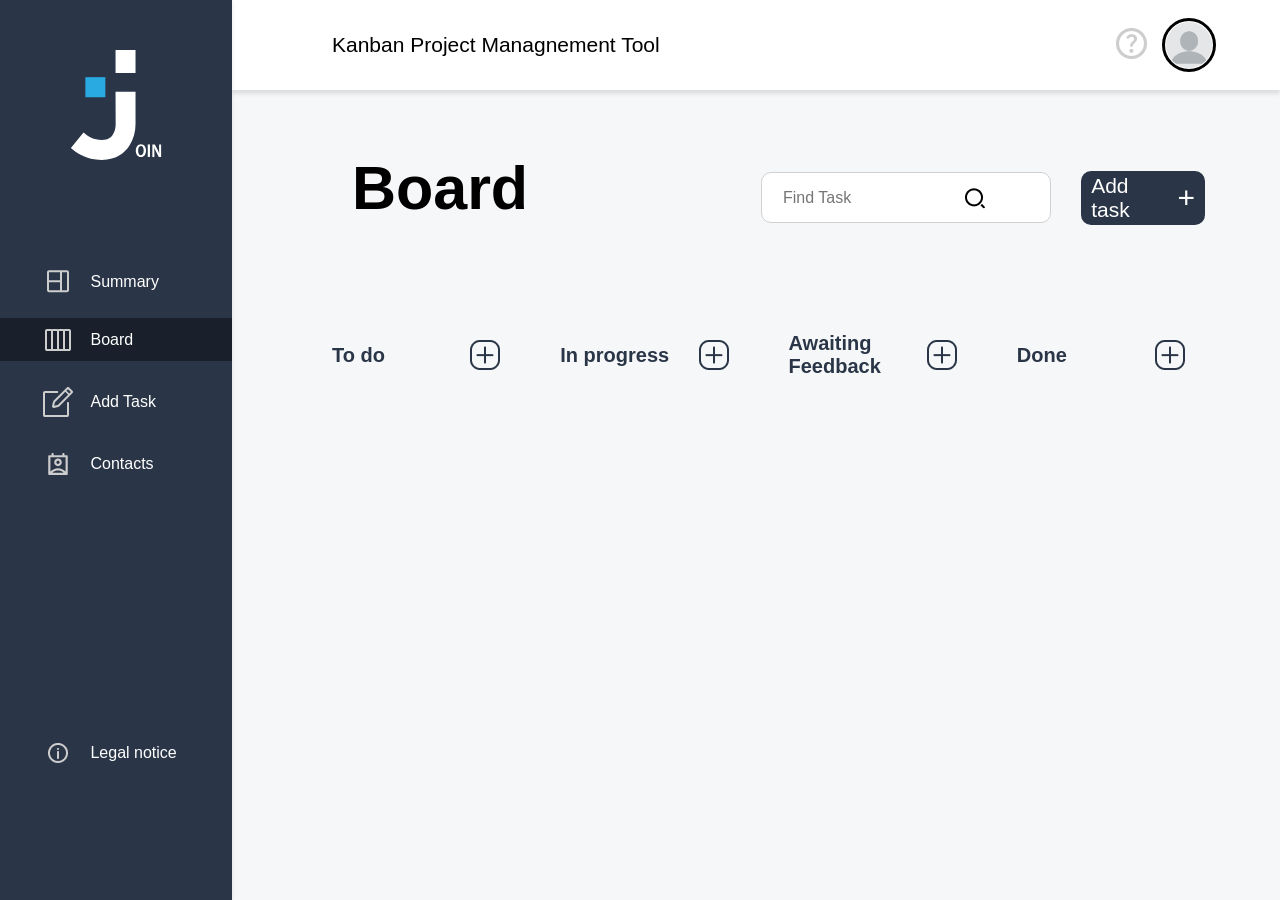
==== board.html @ c0d2c395 "first commit" ====
<!DOCTYPE html>
<html lang="en">

<head>
    <meta charset="UTF-8">
    <meta http-equiv="X-UA-Compatible" content="IE=edge">
    <meta name="viewport" content="width=device-width, initial-scale=1.0">
    <title>Board</title>
    <link rel="stylesheet" href="./css/board.css">
    <link rel="stylesheet" href="fonts.css">
    <link rel="icon" href="assets/img/logo-blue.png">
    <link rel="stylesheet" href="./assets/templates/style_templates.css">
    <link rel="stylesheet" href="./assets/templates/addTaskPopUp.css">

    <script src="./script.js"></script>
    <script src="./js/mini_backend.js"></script>
    <script src="./js/board.js"></script>
    <script src="./js/HTMLsBoard_AddTask.js"></script>
    <script src="./js/contacts.js"></script>
    <script src="./assets/templates/addTaskPopUp.js"></script>

</head>

<body onload="initBoard()">
    <div w3-include-html="./assets/templates/Sidebar.html"></div>
    <div w3-include-html="./assets/templates/header.html"></div>
    <div onload="contactList()" id="includeContainer" w3-include-html="./assets/templates/addTaskPopUp.html"></div>
    <div id="wrapper" class="wrapper">

        <div class="boardHeader">
            <h1>Board</h1>
            <div class="inputContainer">
                <img class="searchImgInput" src="./assets/img/search.png">
                <input onkeyup="renderTaskCards()" id="findATask" required class="boardInput" type="search"
                    placeholder="Find Task" maxlength="21">
                <div onclick="openPopUpAddTask()" class="addTaskButton">
                    <span>Add task</span> <span class="buttonPlus">+</span>
                </div>
            </div>
        </div><!--board Header closes-->



        <div class="boardContent">
            <div class="headings">
                <div class="boardSubsections">
                    <div class="boardSubsectionHeader">
                        <h2>To do</h2>
                        <img class="plusButton" onclick="openPopUpAddTask()" src="./assets/img/plusButtonBoard.png">
                    </div>
                    <div ondrop="moveTo('toDo')" ondragover="allowDrop(event)" id="boardSubsectionToDo"
                        class="boardSubsection">
                    </div>
                </div>

                <div class="boardSubsections">
                    <div class="boardSubsectionHeader">
                        <h2>In progress</h2>
                        <img class="plusButton" onclick="openPopUpAddTask()" src="./assets/img/plusButtonBoard.png">
                    </div>
                    <div ondrop="moveTo('inProgress')" ondragover="allowDrop(event)" id="boardSubsectionInProgress"
                        class="boardSubsection">
                    </div>
                </div>

                <div class="boardSubsections">
                    <div class="boardSubsectionHeader">
                        <h2>Awaiting Feedback</h2>
                        <img class="plusButton" onclick="openPopUpAddTask()" src="./assets/img/plusButtonBoard.png">
                    </div>
                    <div ondrop="moveTo('awaitingFeedback')" ondragover="allowDrop(event)" id="boardSubsectionFeedback"
                        class="boardSubsection">
                    </div>
                </div>

                <div class="boardSubsections">
                    <div class="boardSubsectionHeader">
                        <h2>Done</h2>
                        <img class="plusButton" onclick="openPopUpAddTask()" src="./assets/img/plusButtonBoard.png">
                    </div>
                    <div ondrop="moveTo('done')" ondragover="allowDrop(event)" id="boardSubsectionDone"
                        class="boardSubsection">
                    </div>
                </div>

            </div>


            <div id="dialogFullCard" class="dialogFullCard displayNone">
                <div class="dialogFullCardContent">

                </div>
            </div>

        </div>

        <div id="dialogEditCard" class="dialogFullCard displayNone">

        </div><!--Edit card container closed-->


    </div><!--wrapper closed-->
    <div class="colorPickers">
        <div id="colors0" style="background-color:#8AA4FF;"></div>
        <div id="colors1" style="background-color:#FF0000;"></div>
        <div id="colors2" style="background-color:#2AD300 ;"></div>
        <div id="colors3" style="background-color:#FF8A00 ;"></div>
        <div id="colors4" style="background-color:#E200BE ;"></div>
        <div id="colors5" style="background-color:#0038FF ;"></div>
    </div>

    </div><!--content closed-->
    </div><!--wrapper closed-->

</body>

</html>
---- css/board.css ----
body {
    background-color: #F6F7F8;
    min-height: 100vh;
    display: flex;
    justify-content: end;
    align-items: end;
    margin: 0;
    overflow-x: hidden;
}

.wrapper {
    display: flex;
    flex-direction: column;

    margin: 0;
    background-color: #F6F7F8;
    height: calc(100vh - 90px);
    width: calc(100% - 232px);


}

.boardHeader h1 {
    font-size: 61px;

}

h2 {
    color: #2A3647
}

h4 {
    color: #2A3647;
    margin-bottom: 10px;
    margin-top: 16px;
}




.boardHeader {
    height: 300px;
    display: flex;
    justify-content: space-between;
    align-items: center;
    padding-right: 75px;
    padding-left: 75px;
}

.inputContainer {
    display: flex;
    align-items: center;
    position: relative;
}

.boardInput {

    height: 51px;
    border-radius: 10px;
    border-color: #D1D1D1;
    outline: none;
    padding: 0 16px;
    font-size: 16px;
    margin-right: 30px;
    padding-right: 30px;


}


input::-webkit-search-cancel-button {
    display: none;
}

.searchImgInput {
    position: absolute;
    top: 17px;
    right: 220px
}

.headings {

    display: flex;
    padding-right: 35px;
    padding-left: 100px;
    align-items: flex-start;
    justify-content: space-evenly;



}

.boardSubsections {

    min-height: 55vh;
    width: 25%;
    display: flex;
    flex-direction: column;
    align-items: space-between;
    margin-right: 30px;
    font-size: 21px;
}

.boardSubsection {

    min-height: 55vh;
    width: 100%;
    display: flex;
    flex-direction: column;
    align-items: space-between;
    margin-right: 30px;
    font-size: 21px;
    gap:30px

}


.boardSubsectionHeader {

    height: 90px;
    display: flex;
    justify-content: space-between;
    align-items: center;
    margin-right: 30px;
}

.addTaskButton {
    display: flex;
    align-items: center;
    justify-content: center;
    width: 150px;
    position: relative;
    height: 18px;
    background-color: #2A3647;
    color: white;
    Padding: 18px 10px;
    border: 1px solid #2A3647;
    border-radius: 10px;
    font-size: 21px;
    border: none;
}

.addTaskButton:hover {
    cursor: pointer;
    background-color: #29ABE2;
    box-shadow: -2px 0px 6px rgba(0, 0, 0, 0.25);
    transition: 75ms ease-in-out;
}

.buttonPlus {
    font-size: 30px;
    font-weight: lighter;
    margin-left: 10px;
}

.category {
    color: white;
    padding: 4px 22px;
    border-radius: 8px;
    font-size: 18px;

}

.plusButton:hover {
    cursor: pointer;
    content: url('.././assets/img/plusButtonBoardLightBlue.png');


}

.design {
    background-color: #FF7A00;
}

.sales {
    background-color: #FC71FF;
}

.backoffice {
    background-color: #1FD7C1
}

.marketing {
    background-color: #0038FF;
}

.boardCards {
    display: flex;
    justify-content: space-evenly;
    margin-left: 40px;


}

.boardCard {
    border-radius: 30px;
    background-color: white;
    padding: 18px 19px;
    box-shadow: -2px 0px 6px rgba(0, 0, 0, 0.25);
    overflow-wrap: break-word;
}

.boardCard:hover {
    cursor: pointer;
}

.task {
    color: #9e9d9d;
    font-size: smaller;
    max-width: 80%;
    word-wrap: wrap;
    overflow-y: hidden;
}

.dialogFullCard {
    position: fixed;
    top: 0;
    right: 0;
    left: 0;
    bottom: 0;
    height: auto;
    display: flex;
    justify-content: center;
    background-color: rgba(0, 0, 0, 0.25);
    z-index: 80;

}

.dialogFullCardContent {
    position: relative;
    height: 90%;
    margin: auto;
    width: 30%;
    background-color: #F6F7F8;
    border-radius: 30px;
    overflow-wrap: break-word;
    overflow-y: auto;

}

.dialogFullCardContent h1 {
    font-size: 51px
}


.closeButtondialogFullCard:hover {
    cursor: pointer;
}

.closeButtondialogFullCard {
    position: absolute;
    top: 24px;
    right: -3px
}

.wrapperDialog {

    width: 80%;
    margin: auto;
    position: relative;
    display: flex;
    flex-direction: column;
    justify-content: space-evenly;

}

.wrapperDialog h1 {
    font-size: 41px;
    color: #2A3647;
    margin: 20px 0
}

.categoryDialog {
    margin-top: 15px;
    padding: 8px;
    color: white;
    border-radius: 10px;
    width: fit-content;
}

.taskDescript {
    font-size: 21px;
}

.dueDate {
    display: flex;
    align-items: center;
}

.dialogFullCardContent p {
    font-size: 24px;
    font-weight: bold;
    margin-right: 15px;
}

.dueDate span {
    font-size: 20px;
    padding-top: 4px;

}

.priority {
    display: flex;
    align-items: center;
}

.priority span {
    font-size: 20px;
    margin-left: 10px;
    padding-top: 4px;

}

.displayNone {
    display: none;
}

.progressBarSection {
    margin-top: 15px;
    display: flex;
    align-items: center;
    justify-content: space-between;
    font-size: 14px;
}

.progressBar {

    height: 5px;
    width: 70%;
    background: linear-gradient(to right, #29ABE2 0%, #e9e7e7 0%);

}

.assignedToBoard {
    display: flex;
    justify-content: space-between;
    align-items: center;
    margin-top: 15px;

}

.assignedToAvatars {
    display: flex;

}


.assignedToAvatar {
    display: flex;
    justify-content: center;
    align-items: center;
    text-align: center;
    height: 35px;
    width: 35px;
    border-radius: 100%;
    font-size: 16px;
    color: white;
    border: 1px solid white;
    margin-left: -5px;

}

.priorityImg:hover {
    box-shadow: none !important;
}

.priorityImgEdit {
    width: 60%
}

.priorityImgEdit:hover {
    cursor: pointer;
}

.deleteButton {
    height: 40px
}

.editButton {
    height: 40px
}

.deleteButton:hover {
    cursor: pointer;
    content: url('../assets/img/lightBlueDelete.png');

}


.editButton:hover {
    cursor: pointer;
    content: url('../assets/img/lightBlueEdit.png');

}

.editDelete {
    width: 110%;
    display: flex;
    justify-content: flex-end;

}


.addedSubtaskOnEdit {
    width: 15px !important;
    margin-right: 80px;
}

.boardEditTaskForm {
    width: 80%;
    height: 90%;
    margin: auto;
}


input {
    width: 50% !important;
    padding: 6px !important
}

.inputEdit {
    width: 80% !important
}


textarea {
    height: 60px;
    width: 50%;
    border-radius: 10px;
    padding: 13px 21px;
    color: #D1D1D1;
    border: 1px solid #D1D1D1;
    font-size: 21px;
    line-height: 120%;
    outline: none;
    resize: none;
}

.textareaEdit {
    width: 80% !important;
    color: #000000;
    padding: 13px 21px !important;

}


.priorities {
    width: 50% !important
}

.priorityImg {
    height: 50px;
    width: 30%
}

.priorityImgFullCard {
    height: 40px;
    width: 25%
}

.dropdownEditTask {
    position: relative;
    display: inline-block;
    width: 50%;
    height: 20px;
    border-radius: 10px;
    background-color: #ffffff;
    padding: 13px;
    color: #000000;
    border: 1px solid #D1D1D1;
    margin-bottom: 0 !important;
}

.dropdownEditTask:hover .dropdown-content {
    display: block;
    border-top: none;
}


.dropdown-content {
    width: 100% !important;
}


.okButtonDiv {

    width: 86%;
    display: flex;
    align-items: end;

}

.okButton {
    font-size: 20px;
    height: 40px;
    width: 70px;
    border: none;
    border-radius: 10px;
    background-color: #2A3647;
    color: white;
}

.okButton:hover {
    background-color: #29ABE2;
    cursor: pointer;
}

.boardEditTaskForm label {
    font-weight: bolder;
}


.droppedContacts {

    display: flex;
    flex-direction: row;
    align-items: center;
    margin-bottom: 3px;
    position: relative;
}

.droppedContacts input {
    margin-right: 2px !important;
    position: absolute;
    left: 85% !important;
    width: 10px !important
}


.assignedToFullCard {

    display: flex;
    flex-direction: column;
    justify-content: center;
    align-items: space-between;
}

.assignedToContact {
    display: flex;
    align-items: center;
    margin-bottom: 3px;
}

.assignedToContact p {
    margin-left: 7px !important;
    font-weight: lighter !important;
}

.dropdownEditTask {
    width: 83%
}

.dropdownForMobileDevices {
    display: none;
    position: relative;
    font-size: 18px;
    width: 100%;
    height: 20px;
    border-radius: 10px;
    background-color: #ffffff;
    color: #000000;
    margin-top: 10px;
}

.dropdown-contentForMobileDevices {
    display: none;
    position: absolute;
    top: 40px;
    left: -1px;
    width: 50%;
    background-color: #ffffff;
    color: #000000;
    border-radius: 10px;
    z-index: 1;
    padding: 10px;
    overflow-y: scroll;
    z-index: 200;
}

label:hover {
    cursor: pointer;
}



@media(min-width:250px) and (max-width:1000px) {


    .editDelete {
        margin-bottom: 40%
    }

    .deleteButton:hover {
        cursor: pointer;
        content: inherit
    }

    .editButton {
        height: 30px;
    }

    .deleteButton {
        height: 30px;
    }

    .editButton:hover {
        cursor: pointer;
        content: inherit
    }



    .wrapper {
        display: flex;
        align-items: center;
        margin: auto;
    }

    .boardHeader {
        flex-direction: column;
        width: 90%;
        padding: 0;
        margin: 10px
    }

    .boardContent {
        width: 90%;
        margin: auto;
    }

    .inputContainer {
        width: 100% !important;
        margin: auto;
    }

    .boardInput {
        width: 100% !important;
        margin: auto;
    }

    h1 {
        align-self: flex-start;
    }

    .headings {
        display: block;
        padding: 0 0 100px
    }

    .boardSubsectionHeader {
        width: 100%;
    }

    .boardSubsections {
        flex-direction: column;
        width: 100%;
        min-height: fit-content;
        align-items: center;
        padding: 10px
    }

    .boardSubsection {
        min-height: 20px;
    }


    .wrapper {
        width: 100%;
        align-items: center;
    }


    .addTaskButton {
        width: 30px;
        display: flex !important;
        justify-content: center;
        margin-top: -190px;
    }

    .addTaskButton span {
        display: none;
    }

    .buttonPlus {
        font-size: 50px;
    }

    .buttonPlus {
        display: flex !important;
        justify-content: center;
        margin: 0
    }


    .vertLineInput {
        position: absolute;
        top: 13px;
        right: 130px;
    }

    .searchImgInput {
        right: 20%
    }

    .dialogFullCardContent {
        height: 100%;
        width: 100%;
        border-radius: 0;

    }

    .wrapperDialog {
        height: 100vh;
        padding-top: 10%;
        width: 60%;
        display: flex;
        flex-direction: column;
        justify-content: space-evenly;
        margin-top: 10px;
        margin-bottom: 80px;

    }

    .headerForSelectionField span {
        width: 82%;
        flex-direction: row;
    }


    .dropdownEditTask {
        width: 83%
    }

    .droppedContacts input {
        left: 50%;
    }

    .closeButtondialogFullCard {
        top: 8%;
    }

    .boardEditTaskForm {
        display: flex;
        flex-direction: column;
        justify-content: space-evenly;
        margin-bottom: 70px;
        margin-top: 100px;
    }

}

@media(max-width:350px) {
    .closeButtondialogFullCard {
        top: 2%;
        height: 15px
    }
   
}

@media(min-width:350px) and (max-width:700px) {
    .closeButtondialogFullCard {
        top: 9%;
        height: 20px
    }

    .wrapperDialog {
        margin-top: 10px;
    }
    .boardEditTaskForm {
      
        margin-bottom: 90px;
        margin-top: 100px;
    }
}

@media(min-width:1000px) and (max-width:1450px) {
    .boardSubsectionHeader h2 {
        margin-right: 15%;
        font-size: 20px;
    }

    .dropdownForMobileDevices {
        display: none;
    
    }

    .headerForSelectionField {
        display: block !important;
        width: 100%
    }
}

@media(max-width:600px) {
    .dropdownForMobileDevices {
        display: block;
    }
}
---- fonts.css ----
/* open-sans-regular - latin */
@font-face {
     font-display: swap; /* Check https://developer.mozilla.org/en-US/docs/Web/CSS/@font-face/font-display for other options. */
     font-family: 'Open Sans';
     font-style: normal;
     font-weight: 400;
     src: url('assets/fonts/sopen-sans-v34-latin-regular.eot'); /* IE9 Compat Modes */
     src: url('assets/fonts/sopen-sans-v34-latin-regular.eot?#iefix') format('embedded-opentype'), /* IE6-IE8 */
          url('assets/fonts/sopen-sans-v34-latin-regular.woff2') format('woff2'), /* Super Modern Browsers */
          url('assets/fonts/sopen-sans-v34-latin-regular.woff') format('woff'), /* Modern Browsers */
          url('assets/fonts/sopen-sans-v34-latin-regular.ttf') format('truetype'), /* Safari, Android, iOS */
          url('assets/fonts/sopen-sans-v34-latin-regular.svg#OpenSans') format('svg'); /* Legacy iOS */
   }
   /* open-sans-500 - latin */
   @font-face {
     font-display: swap; /* Check https://developer.mozilla.org/en-US/docs/Web/CSS/@font-face/font-display for other options. */
     font-family: 'Open Sans';
     font-style: normal;
     font-weight: 500;
     src: url('assets/fonts/sopen-sans-v34-latin-500.eot'); /* IE9 Compat Modes */
     src: url('assets/fonts/sopen-sans-v34-latin-500.eot?#iefix') format('embedded-opentype'), /* IE6-IE8 */
          url('assets/fonts/sopen-sans-v34-latin-500.woff2') format('woff2'), /* Super Modern Browsers */
          url('assets/fonts/sopen-sans-v34-latin-500.woff') format('woff'), /* Modern Browsers */
          url('assets/fonts/sopen-sans-v34-latin-500.ttf') format('truetype'), /* Safari, Android, iOS */
          url('assets/fonts/sopen-sans-v34-latin-500.svg#OpenSans') format('svg'); /* Legacy iOS */
   }
   /* open-sans-600 - latin */
   @font-face {
     font-display: swap; /* Check https://developer.mozilla.org/en-US/docs/Web/CSS/@font-face/font-display for other options. */
     font-family: 'Open Sans';
     font-style: normal;
     font-weight: 600;
     src: url('assets/fonts/sopen-sans-v34-latin-600.eot'); /* IE9 Compat Modes */
     src: url('assets/fonts/sopen-sans-v34-latin-600.eot?#iefix') format('embedded-opentype'), /* IE6-IE8 */
          url('assets/fonts/sopen-sans-v34-latin-600.woff2') format('woff2'), /* Super Modern Browsers */
          url('assets/fonts/sopen-sans-v34-latin-600.woff') format('woff'), /* Modern Browsers */
          url('assets/fonts/sopen-sans-v34-latin-600.ttf') format('truetype'), /* Safari, Android, iOS */
          url('assets/fonts/sopen-sans-v34-latin-600.svg#OpenSans') format('svg'); /* Legacy iOS */
   }
   /* open-sans-700 - latin */
   @font-face {
     font-display: swap; /* Check https://developer.mozilla.org/en-US/docs/Web/CSS/@font-face/font-display for other options. */
     font-family: 'Open Sans';
     font-style: normal;
     font-weight: 700;
     src: url('assets/fonts/sopen-sans-v34-latin-700.eot'); /* IE9 Compat Modes */
     src: url('assets/fonts/sopen-sans-v34-latin-700.eot?#iefix') format('embedded-opentype'), /* IE6-IE8 */
          url('assets/fonts/sopen-sans-v34-latin-700.woff2') format('woff2'), /* Super Modern Browsers */
          url('assets/fonts/sopen-sans-v34-latin-700.woff') format('woff'), /* Modern Browsers */
          url('assets/fonts/sopen-sans-v34-latin-700.ttf') format('truetype'), /* Safari, Android, iOS */
          url('assets/fonts/sopen-sans-v34-latin-700.svg#OpenSans') format('svg'); /* Legacy iOS */
   }
   /* open-sans-800 - latin */
   @font-face {
     font-display: swap; /* Check https://developer.mozilla.org/en-US/docs/Web/CSS/@font-face/font-display for other options. */
     font-family: 'Open Sans';
     font-style: normal;
     font-weight: 800;
     src: url('assets/fonts/sopen-sans-v34-latin-800.eot'); /* IE9 Compat Modes */
     src: url('assets/fonts/sopen-sans-v34-latin-800.eot?#iefix') format('embedded-opentype'), /* IE6-IE8 */
          url('assets/fonts/sopen-sans-v34-latin-800.woff2') format('woff2'), /* Super Modern Browsers */
          url('assets/fonts/sopen-sans-v34-latin-800.woff') format('woff'), /* Modern Browsers */
          url('assets/fonts/sopen-sans-v34-latin-800.ttf') format('truetype'), /* Safari, Android, iOS */
          url('assets/fonts/sopen-sans-v34-latin-800.svg#OpenSans') format('svg'); /* Legacy iOS */
   }
---- assets/templates/style_templates.css ----
body {
    font-family: 'Open-sans', sans-serif;
    display: flex;
    flex-direction: column;
}


/*Header*/

header {
    position: fixed;
    top: 0;
    left: 232px;
    right: 0;
    height: 90px;
    background-color: white;
    display: flex;
    flex-direction: row;
    align-items: center;
    justify-content: space-between;
    padding-right: 5%;
    box-shadow: 0px 4px 4px rgb(0 0 0 / 10%);
    z-index: 50;
}

.kanban-text-container {
    padding-left: 100px;
}

#logo-responsive {
    display: none;
}

header span {
    font-style: normal;
    font-weight: 400;
    font-size: 21px;
    line-height: 120%;
}

.header-right {
    display: flex;
    justify-content: space-between;
    align-items: center;
}

.question-mark {
    width: 31px;
    height: 31px;
    object-fit: contain;
    padding-right: 15px;
}

.profile-picture-container {
    width: 46px;
    height: 46px;
    padding: 1px;
    border: 3px solid black;
    border-radius: 90px;
    cursor: pointer;
}

.profile-picture {
    width: 46px;
    height: 46px;
    border-radius: 559px;
    object-fit: cover;
}


/*Sidebar*/

#nav {
    position: fixed;
    top: 0;
    left: 0;
    bottom: 0;
    width: 232px;
    background-color: #2A3647;
    display: flex;
    flex-direction: column;
    justify-content: flex-start;
    align-items: center;
    color: white;
    z-index: 99;
    box-shadow: 0px 0px 4px rgba(0, 0, 0, 0.1);
}

a {
    text-decoration: none;
}

.sidebar-logo {
    width: 100%;
    display: flex;
    object-fit: cover;
    justify-content: center;
    align-items: center;
    margin-top: 50px;
    margin-bottom: 100px;
}

.sidebar-logo img {
    height: 110px;
}

.sidebar-links {
    display: flex;
    flex-direction: column;
    justify-content: center;
    align-items: flex-start;
    padding: 0px;
    gap: 15px;
    width: 232px;
    height: 229px;
    z-index: 500;
}

.sidebar-props {
    display: flex;
    justify-content: center;
    align-items: center;
    width: 100%;
    padding-bottom: 10px;
    padding-top: 10px;
}

.sidebar-props:hover,
.legal-notice:hover {
    background-color: rgb(0, 0, 0, 0.4);
}

#nav-mobile {
    display: none;
}

.clicked {
    background-color: rgb(0, 0, 0, 0.4);
}

.sidebar-icons {
    width: 28%;
    display: flex;
    justify-content: center;
    align-items: center;
}

.sidebar-text {
    width: 50%;
    font-weight: 400;
    font-size: 16px;
    display: flex;
    align-items: center;
    color: white;
}

.sidebar-legal-notice {
    display: flex;
    align-items: flex-end;
    justify-content: center;
    flex-direction: column;
    height: 60%;
    width: 100%;
    margin-top: 120px;
}

.legal-notice {
    display: flex;
    align-items: center;
    justify-content: center;
    flex-direction: row;
    width: 100%;
    padding-top: 10px;
    padding-bottom: 10px;
}

.img-drop-down {
    position: absolute;
    top: 90px;
    right: 5%;
    background-color: #2A3647;
    color: white;
    border-radius: 10px;
    border-top-right-radius: 0;
    padding: 10px 10px;
    display: flex;
    flex-direction: column;
}

.img-drop-down a {
    font-size: 16px;
    margin: 10px 0;
    color: white;
    white-space: nowrap;
}

.img-drop-down a:hover {
    text-decoration: underline;
}

@media(max-width:1000px) {
    header {
        position: fixed;
        top: 0;
        left: 0;
        right: 0;
    }

    .sidebar-logo,
    .sidebar-legal-notice {
        display: none;
    }

    #nav {
        top: unset;
        right: 0;
        height: 80px;
        width: 100%;
        display: flex;
        justify-content: space-evenly;
        align-items: center;
    }

    .sidebar-links {
        justify-content: space-evenly;
        align-items: center;
        flex-direction: unset;
        padding: 0px;
        width: 100%;
    }

    .sidebar-props {
        justify-content: center;
        flex-direction: column;
        align-items: center;
        height: 80px;
        padding: 0 40px 0 40px;
        width: fit-content;
    }

    .sidebar-text {
        width: unset;
        padding-top: 10px;
        white-space: nowrap;
    }

    header {
        padding-left: 0;
    }

    #link-to-help {
        display: none;
    }
}

@media (max-width: 640px) {

    #nav {
        height: 70px;
    }

    .sidebar-icons img {
        height: 1.3rem;
    }

    .sidebar-text {
        font-size: 14px;
    }

    .sidebar-links {
        gap: 0;
    }

    .sidebar-props {
        width: 0;
        height: 70px;
    }

    .header-right {
        position: absolute;
        right: 5%;
    }

    .kanban-text-container {
        position: absolute;
        left: 0;
        right: 0;
        display: flex;
        justify-content: center;
        align-items: center;
        padding-right: 250px;
        padding-left: 0;
        display: none;
    }

    .kanban-text-container-2 {
        order: -1;
        margin-top: 20px;
        display: flex;
        justify-content: center !important;
        margin-right: 140px !important;
    }

    .img-drop-down {
        top: 65px !important;
    }

    .responsiveHeader {
        justify-content: unset !important;
        margin-right: 0;
    }

    #logo-responsive {
        display: unset;
        position: absolute;
        height: 50px;
        left: 7%;
    }

    header span {
        margin-top: 166px !important;
        margin-right: -188px;
        margin-left: 10%;
    }
}

@media (max-width: 600px) {

    .profile-picture-container {
        width: 35px;
        height: 35px;
    }

    .profile-picture {
        width: 35px;
        height: 35px;
    }

    .question-mark {
        width: 25px;
        height: 25px;
    }
}

@media (max-width: 440px) {

    header span {
        margin-right: 15px;
    }

    .kanban-text-container {
        padding-right: 0px !important;
    }

    .kanban-text-container-2 {
        margin-right: 50px !important;
    }

    .kanban-text-container span {
        font-size: 18px;
    }

    .img-drop-down {
        top: 65px !important;
    }
}
---- assets/templates/addTaskPopUp.css ----
.wrapperPopUpTask {
    position: fixed;
    top: 0;
    right: 0;
    left: 0;
    bottom: 0;
    transform: translateX(2600px);
    background-color: rgba(0, 0, 0, 0.25);
    z-index: 100;
    display: flex;
    align-items: center;

}

.openPopUp {

    transform: translateX(0px);
    transition: transform 0.6s ease-in-out;
}

.taskPopUpHeader {
    display: flex;
    justify-content: space-between;
    width: 100%;
}

.contentPopUpTask {
    display: flex;
    flex-direction: column;
    align-items: flex-start;
    background-color: #F6F7F8;
    margin: auto;
    overflow-y: scroll;
    width: 70%;
    height: 90%;
    border-radius: 30px;
    padding: 0 74px;

}

h1 {
    font-size: 61px;
    margin-bottom: 60px;
    margin-left: 5%;
    font-weight: 700;
}

.taskBoardPopUpTask {
    display: flex;
    justify-content: space-evenly !important;
    width: 100%;

}

.taskBoardLeftPopUpTask {
    width: 50%;
    display: flex;
    flex-direction: column;
    align-items: center;
    font-size: 21px;
    font-weight: 400;
    margin-right: 15px;

}

.taskBoardLeftPopUpTask textarea {
    height: 119px;
    width: 422px;
    border-radius: 10px;
    padding: 13px 21px 13px 21px;
    color: #D1D1D1;
    border: 1px solid #D1D1D1;
    font-size: 21px;
    line-height: 120%;
    outline: none;
    resize: none;
}

.taskBoardRightPopUp {
    width: 50%;
    display: flex;
    flex-direction: column;
    align-items: center;
    font-size: 21px;
    font-weight: 400;
    margin-left: 15px;

}

form div {
    display: flex;
    flex-direction: column;
    margin-bottom: 33px;

}

select {
    border: none;

    width: 464px;
    border-radius: 10px;
    padding: 13px 21px 13px 21px;
    color: black;
    border: 1px solid #D1D1D1;
    font-size: 21px;
    outline: none;
}


form span {

    line-height: 120%;

}

form label {
    margin-bottom: 10px;
}

input {
    width: 422px !important;
    border-radius: 10px;
    padding: 13px 21px !important;
    color: #000000;
    border: 1px solid #D1D1D1;
    font-size: 21px;
    line-height: 120%;
    outline: none;
    resize: none;
}

.prioritiesPopUpTask {
    display: flex;
    flex-direction: row;
    margin-bottom: 0 !important;
}

.prioPopUp {
    width: 81%
}


.priorityPopUpTask:hover {
    transform: scale(1.1);
    cursor: pointer;
    box-shadow: 0px 6px 7px -3px #6d6969;

}

.priorityImg {
    height: 50px;
    width: 50%;
    border-radius: 10px;
    margin-right: 4px;
    border: 1px solid #D1D1D1;

}

.priorityImg:hover {
    cursor: pointer;
    box-shadow: -5px 4px rgba(130, 130, 130, 0.21);

}

.priorities {
    display: flex;
    flex-direction: row;
    width: auto;
    margin-bottom: 0 !important;
}

.hiddenInput {
    position: absolute;
    left: 0;
    top: 0;

}

.assignedCategoryValues {
    display: flex;
    flex-direction: row;
    align-items: center;
    justify-content: space-between;

}

.colorPickerAssigned {
    margin-left: 20px;
}

hr {
    background-color: #9e9c9c;
    transform: rotate(90deg);
    height: 1px;
    width: 30px;
    position: absolute;
    right: 35px;
    top: 15px;
    border: none;
}

.dropdown {
    position: relative;
    display: inline-block;
    width: 422px;
    height: 26px;
    border-radius: 10px;
    background-color: #ffffff;
    padding: 13px 21px;
    color: #000000;
    border: 1px solid #D1D1D1;
    margin-bottom: 0 !important;


}

.dropdownAssigned {
    position: relative;
    display: inline-block;
    width: 422px;
    height: 26px;
    border-radius: 10px;
    background-color: #ffffff;
    padding: 13px 21px;
    color: #000000;
    border: 1px solid #D1D1D1;
    margin-bottom: 0 !important;


}

.dropdown-content {
    display: none;
    position: absolute;
    top: 40px;
    left: -1px;
    width: 464px;
    background-color: #ffffff;
    color: #D1D1D1;
    border: 1px solid;
    border-radius: 10px;
    z-index: 1;
    padding-top: 10px;
    margin-bottom: 15px !important;
    border-top: none;
}

.dropdown-content a {
    display: block;
    padding: 12px 20px;
    text-decoration: none;
    color: #000000;


}

.dropdown:hover .dropdown-content {
    display: block;
    border-top: none;
}


.colorPickers {
    display: flex;
    flex-direction: row;
    margin-top: 5px;
    margin-bottom: 0 !important;



}

.colorPicker {
    height: 15px;
    width: 15px;
    border-radius: 50%;
    margin-right: 15px;
    margin-bottom: 0 !important;

}

.arrDown {
    height: 9px;
    width: 13px;
    position: absolute;
    top: 24px;
    right: 10px
}

.closeHiddenInput {
    height: 18px;
    width: 18px;
    position: absolute;
    right: 62px;
    top: 18px;

}

.createInHiddenInput {
    height: 18px;
    width: 18px;
    position: absolute;
    right: 18px;
    top: 17px;
}

.newContactImgPopUpTask {
    height: 7px;
    width: 7px
}

.dropdownPopUpTask {
    position: relative;
    display: inline-block;
    width: 422px;
    height: 26px;
    border-radius: 10px;
    background-color: #ffffff;
    padding: 13px 21px;
    color: #000000;
    border: 1px solid #D1D1D1;
    margin-bottom: 0 !important;

}

.dropdown-contentPopUpTask {
    display: none;
    position: absolute;
    top: 40px;
    left: -1px;
    width: 464px;
    background-color: #ffffff;
    color: #D1D1D1;
    border: 1px solid;
    border-radius: 10px;
    z-index: 1;
    padding-top: 10px;
}

.dropdown-contentPopUpTask a {
    display: block;
    padding: 12px 20px;
    text-decoration: none;
    color: #000000;


}


.headerForSelectionField {
    display: flex;
    flex-direction: row;
    justify-content: space-between;
    align-items: center;
}

.headerForSelectionField:hover {
    cursor: pointer
}

.addSubtaskButtonPopUpTask {
    height: 20px;
    width: 20px;
    position: absolute;
    top: 17px;
    right: 40px
}

.addSubTaskPopUpTask {
    position: relative;

}

.checkBoxSubtasksDivPopUp {
    display: flex;
    flex-direction: column;
}

.checkBoxDiv {
    width: 100%;
    display: flex;
    flex-direction: row;
    align-items: center;
    justify-content: space-between;
    margin-bottom: 10px;
}

.checkBoxDiv span {
    max-width: 50%;
}

.addedSubtask {
    width: 20px;
    height: 20px;
    font-size: 18px;
}

.buttonsCreateTaskPopUpTask {
    display: flex;
    flex-direction: row;
    justify-content: flex-end;
    font-size: 21px;
    font-weight: 400;
    margin: 0 90px 90px 0
}

.buttonCreateTaskPopUpTask {
    display: flex;
    align-items: center;
    background-color: rgba(42, 54, 71, 1);
    color: white;
    border-radius: 10px;
    padding: 0 15px;
    font-size: 21px;
    border: none;
}

.buttonCreateTaskPopUpTask:hover {
    cursor: pointer;
    background-color: #29ABE2;
    transition: 75ms ease-in-out;
    border: none;
}

.buttonClearTaskPopUpTask {
    display: flex;
    align-items: center;
    margin-right: 20px;
    padding: 0 15px;
    border-radius: 10px;
    border: 2px solid rgba(42, 54, 71, 1);
    color: rgba(42, 54, 71, 1);
    font-size: 21px;
    background-color: #F6F7F8
}

.buttonClearTaskPopUpTask:hover {
    cursor: pointer;
    border-color: #29ABE2;
    color: #29ABE2;

}

.createTaskPageImgPopUpTask {
    margin-left: 15px;
}

.clearTaskPageImgPopUpTask {
    margin-left: 15px;
    font-size: 36px;
    transform: rotate(45deg);


}

.closePopUp {
    height: 20px;
    margin-top: 60px;
    margin-right: 60px;
}

.closePopUp:hover {
    cursor: pointer;
}



::-webkit-scrollbar {
    width: 10px;
    background-color: #F0F0F0;
    width: 15px;

}

::-webkit-scrollbar-thumb {
    background-color: rgba(42, 54, 71, 1);
    border-radius: 10px;

}

.taskAddedPopUp {

    width: 100%;
    animation: taskAddedPopUp ease-in 2s;

}

.taskAddedPopUp span {

    margin-left: -40%;
    border-radius: 10px;
    background-color: #2A3647;
    padding: 30px;
    width: 60%;
    color: white;
    font-size: 26px;
}

.dividingHRPopUp {
    width: 0px;
    height: auto;
    max-height: 1000px;
    border: 1px solid #D1D1D1;
}

@keyframes taskAddedPopUp {

    0% {
        transform: translateY(0vh);

    }

    50% {
        transform: translateY(-40vh);

    }

    100% {
        transform: translateY(-40vh);

    }
}

@media(max-width:1000px) {

    h1 {
        margin-left: 10px;
        text-align: center;
    }

    .closePopUp {
        margin-right: 10px;
    }

    .wrapperPopUpTask {
        display: flex;
        align-items: center;
        margin: 0;
        width: 100%;
        height: 100%
    }

    .contentPopUpTask {
        width: 100%;
        height: 100%;
        border-radius: 0;
        align-items: center;
        padding: 0;

    }

    .taskPopUpHeader {
        justify-content: space-around;
    }


    .taskBoardPopUpTask {
        display: flex;
        flex-direction: column;
        align-items: center !important;
        margin: 0 !important;
    }

    .taskBoardLeftPopUpTask {
        width: 90% !important;
        border-right: none;
        margin: auto;
        align-items: center !important;

    }

    .taskBoardRightPopUp {
        width: 90% !important;
        margin: auto;

    }


    .priorities {
        width: 50% !important
    }

    .priorityImg {
        width: 35% !important;
        height: 90%
    }

    input {
        width: 90% !important;
        margin-right: 20px;
        font-size: 16px;
    }

    textarea {
        width: 90% !important;
        font-size: 16px !important;
    }

    .dropdown {
        width: 90% !important
    }

    .dropdownAssigned {
        width: 90% !important
    }

    form div {
        width: 90%
    }

    .categoryContainer {
        width: 90% !important
    }

    .contactContainer {
        width: 90% !important
    }

    .prioritiesPopUpTask {
        margin: 0
    }

    .hiddenInput {
        width: 103% !important
    }

    .headerForSelectionField {
        display: block;

    }

    .buttonClearTaskPopUpTask {
        width: 40%;
        display: flex;
        justify-content: space-around;
        padding: 10px
    }

    .buttonCreateTaskPopUpTask {
        width: 40%;
        display: flex;
        justify-content: space-around;
        padding: 10px
    }

    .buttonsCreateTaskPopUpTask {
        margin-right: 0;


    }

    .buttonsCreateTaskPopUpTask span {
        font-size: 16px;
    }

    .addSubtaskButtonPopUpTask {
        position: absolute;
        top: 35%;
        right: 5%;
        height: 15px;
        width: 15px
    }


    form label {
        font-size: 16px;
    }

    .createTaskPageImgPopUpTask {
        display: none;
    }

    .createInHiddenInput {
        right: 4%;

    }

    .prioPopUp {
        width: 90%;
    }


    .selectedCategoryInputValue {
        width: 85% !important;
        padding-bottom: 7% !important;
    }

    .closeHiddenInput {
        right: 14%;
    }

    hr {
        right: 8%;
        width: 25px
    }

    .assignedCategoryValues {
        justify-content: flex-start;
    }

    input {
        padding: 16px 21px !important
    }

    .taskAddedPopUp span {

        margin-left: 10%;

    }

}

@media(min-width:1000px) and (max-width:1450px) {
    .dividingHRPopUp {
        display: none !important
    }

    input {
        width: 90% !important;
        margin-right: 20px;
        font-size: 16px;
        padding: 16px 21px !important
    }

    .hiddenInput {
        width: 98%;
    }

    textarea {
        width: 90% !important;
        font-size: 16px !important;
    }

    .dropdown {
        width: 90% !important
    }

    .dropdownAssigned {
        width: 90% !important
    }

    form div {
        width: 90%
    }

    .categoryContainer {
        width: 90% !important
    }

    .contactContainer {
        width: 90% !important
    }

    .prioPopUp {
        width: 90%;
    }



    .buttonsCreateTaskPopUpTask {
        margin: 0;
    }

    .headerForSelectionField label {
        width: 150% !important
    }
}

@media(min-width:500px) and (max-width:1000px) {
    .priorityImg {
        width: 30% !important;
        height: 70%
    }
}
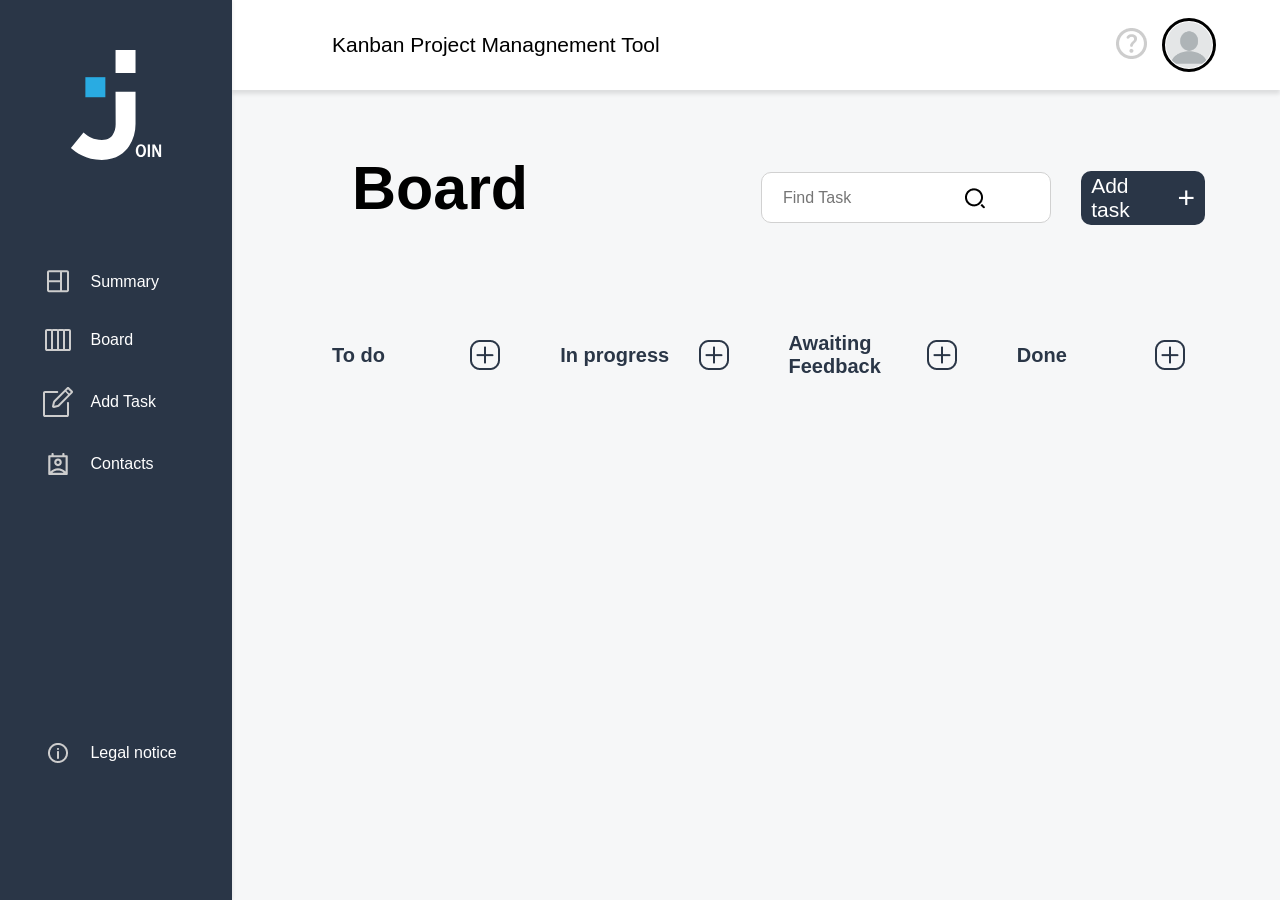
==== commit 369ecdba: "render boardsections" ====
--- a/board.html
+++ b/board.html
@@ -46,7 +46,7 @@
                 <div class="boardSubsections">
                     <div class="boardSubsectionHeader">
                         <h2>To do</h2>
-                        <img class="plusButton" onclick="openPopUpAddTask()" src="./assets/img/plusButtonBoard.png">
+                        <img class="plusButton" onclick="openPopUpAddTask('toDo')" src="./assets/img/plusButtonBoard.png">
                     </div>
                     <div ondrop="moveTo('toDo')" ondragover="allowDrop(event)" id="boardSubsectionToDo"
                         class="boardSubsection">
@@ -56,7 +56,7 @@
                 <div class="boardSubsections">
                     <div class="boardSubsectionHeader">
                         <h2>In progress</h2>
-                        <img class="plusButton" onclick="openPopUpAddTask()" src="./assets/img/plusButtonBoard.png">
+                        <img class="plusButton" onclick="openPopUpAddTask('inProgress')" src="./assets/img/plusButtonBoard.png">
                     </div>
                     <div ondrop="moveTo('inProgress')" ondragover="allowDrop(event)" id="boardSubsectionInProgress"
                         class="boardSubsection">
@@ -66,7 +66,7 @@
                 <div class="boardSubsections">
                     <div class="boardSubsectionHeader">
                         <h2>Awaiting Feedback</h2>
-                        <img class="plusButton" onclick="openPopUpAddTask()" src="./assets/img/plusButtonBoard.png">
+                        <img class="plusButton" onclick="openPopUpAddTask('awaitingFeedback')" src="./assets/img/plusButtonBoard.png">
                     </div>
                     <div ondrop="moveTo('awaitingFeedback')" ondragover="allowDrop(event)" id="boardSubsectionFeedback"
                         class="boardSubsection">
@@ -76,7 +76,7 @@
                 <div class="boardSubsections">
                     <div class="boardSubsectionHeader">
                         <h2>Done</h2>
-                        <img class="plusButton" onclick="openPopUpAddTask()" src="./assets/img/plusButtonBoard.png">
+                        <img class="plusButton" onclick="openPopUpAddTask('done')" src="./assets/img/plusButtonBoard.png">
                     </div>
                     <div ondrop="moveTo('done')" ondragover="allowDrop(event)" id="boardSubsectionDone"
                         class="boardSubsection">
--- a/css/board.css
+++ b/css/board.css
@@ -575,10 +575,15 @@
     padding: 10px;
     overflow-y: scroll;
     z-index: 200;
+    box-shadow: inset 1px -1px 1px 1px #d5d5d5;
 }
 
 label:hover {
     cursor: pointer;
+}
+
+input[type="checkbox"] {
+    transform: scale(1.5);
 }
 
 
@@ -757,9 +762,30 @@
    
 }
 
+@media(max-width:410px) {
+    .dueDate {
+        white-space: nowrap;
+    }
+
+    .closeButtondialogFullCard {
+        top: 12%;
+    }
+
+    .categoryDialog {
+        margin-top: 90px;
+    }
+
+    .wrapperDialogHead {
+        display: flex;
+        align-items: center;
+        justify-content: space-between;
+
+    }
+   
+}
+
 @media(min-width:350px) and (max-width:700px) {
     .closeButtondialogFullCard {
-        top: 9%;
         height: 20px
     }
 
--- a/assets/templates/addTaskPopUp.css
+++ b/assets/templates/addTaskPopUp.css
@@ -9,7 +9,6 @@
     z-index: 100;
     display: flex;
     align-items: center;
-
 }
 
 .openPopUp {
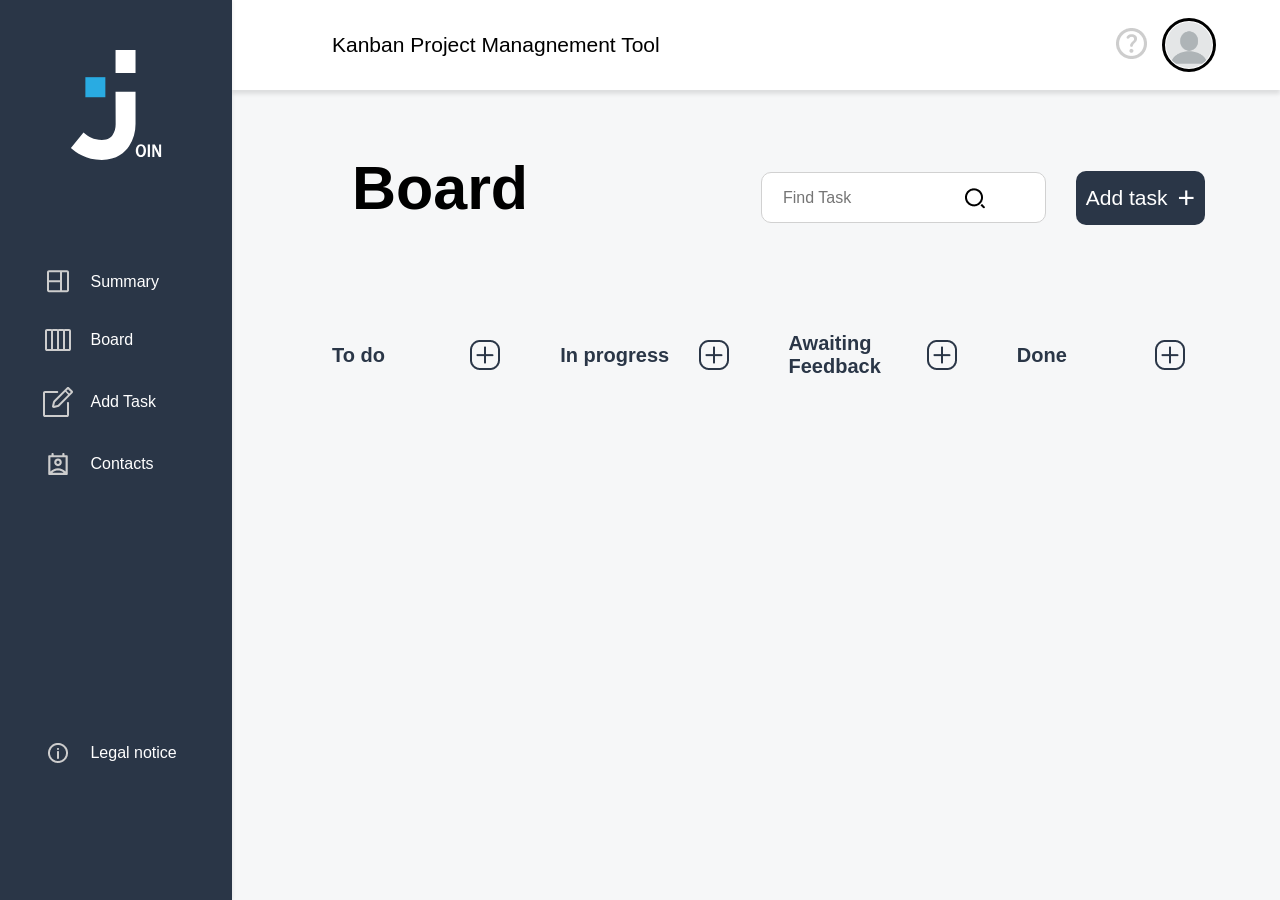
==== commit 888e11f7: "last fixes" ====
--- a/board.html
+++ b/board.html
@@ -15,6 +15,7 @@
     <script src="./script.js"></script>
     <script src="./js/mini_backend.js"></script>
     <script src="./js/board.js"></script>
+    <script src="./js/tasks.js"></script>
     <script src="./js/HTMLsBoard_AddTask.js"></script>
     <script src="./js/contacts.js"></script>
     <script src="./assets/templates/addTaskPopUp.js"></script>
@@ -33,7 +34,7 @@
                 <img class="searchImgInput" src="./assets/img/search.png">
                 <input onkeyup="renderTaskCards()" id="findATask" required class="boardInput" type="search"
                     placeholder="Find Task" maxlength="21">
-                <div onclick="openPopUpAddTask()" class="addTaskButton">
+                <div onclick="openPopUpAddTask('toDo')" class="addTaskButton">
                     <span>Add task</span> <span class="buttonPlus">+</span>
                 </div>
             </div>
@@ -114,4 +115,41 @@
 
 </body>
 
+<script>
+        
+    document.addEventListener('DOMContentLoaded', function() {
+    
+    document.getElementById('dialogFullCard').addEventListener('click', function(e) {
+        if (e.target.id !== 'dialogFullCardContent' && 
+            !document.getElementById('dialogFullCardContent').contains(e.target)) {
+            closeTask();
+        }
+    });
+    closeTask();
+    });
+
+    document.addEventListener('DOMContentLoaded', function() {
+    
+    document.getElementById('dialogEditCard').addEventListener('click', function(e) {
+        if (e.target.id !== 'entireEditTaskCard' && 
+            !document.getElementById('entireEditTaskCard').contains(e.target)) {
+            closeTask();
+            closeEditCard();
+        }
+    });
+    closeTask();
+    closeEditCard();
+    });
+
+    document.body.addEventListener('click', function(e) {
+    if (e.target.id === 'addTaskPopUp' || e.target.closest('#addTaskPopUp')) {
+        if (!e.target.classList.contains('contentPopUpTask') && 
+            !e.target.closest('.contentPopUpTask')) {
+            closePopUpAddTask();
+        }
+    }
+});
+
+        </script>
+
 </html>
--- a/css/board.css
+++ b/css/board.css
@@ -138,6 +138,7 @@
     border-radius: 10px;
     font-size: 21px;
     border: none;
+    white-space: nowrap;
 }
 
 .addTaskButton:hover {
--- a/assets/templates/addTaskPopUp.css
+++ b/assets/templates/addTaskPopUp.css
@@ -75,6 +75,10 @@
     resize: none;
 }
 
+.d-none {
+    display: none;
+}
+
 .taskBoardRightPopUp {
     width: 50%;
     display: flex;
@@ -114,6 +118,12 @@
 
 form label {
     margin-bottom: 10px;
+}
+
+#labelCategory {
+    display: flex;
+    align-items: center;
+    gap: 100px
 }
 
 input {
@@ -245,7 +255,9 @@
 }
 
 .dropdown-content a {
-    display: block;
+    display: flex;
+    align-items: center;
+    justify-content: space-between;
     padding: 12px 20px;
     text-decoration: none;
     color: #000000;
@@ -253,9 +265,17 @@
 
 }
 
+/*
 .dropdown:hover .dropdown-content {
     display: block;
     border-top: none;
+}
+*/
+
+.offscreen {
+    position: absolute;
+    left: -9999px;
+    top: -9999px;
 }
 
 
